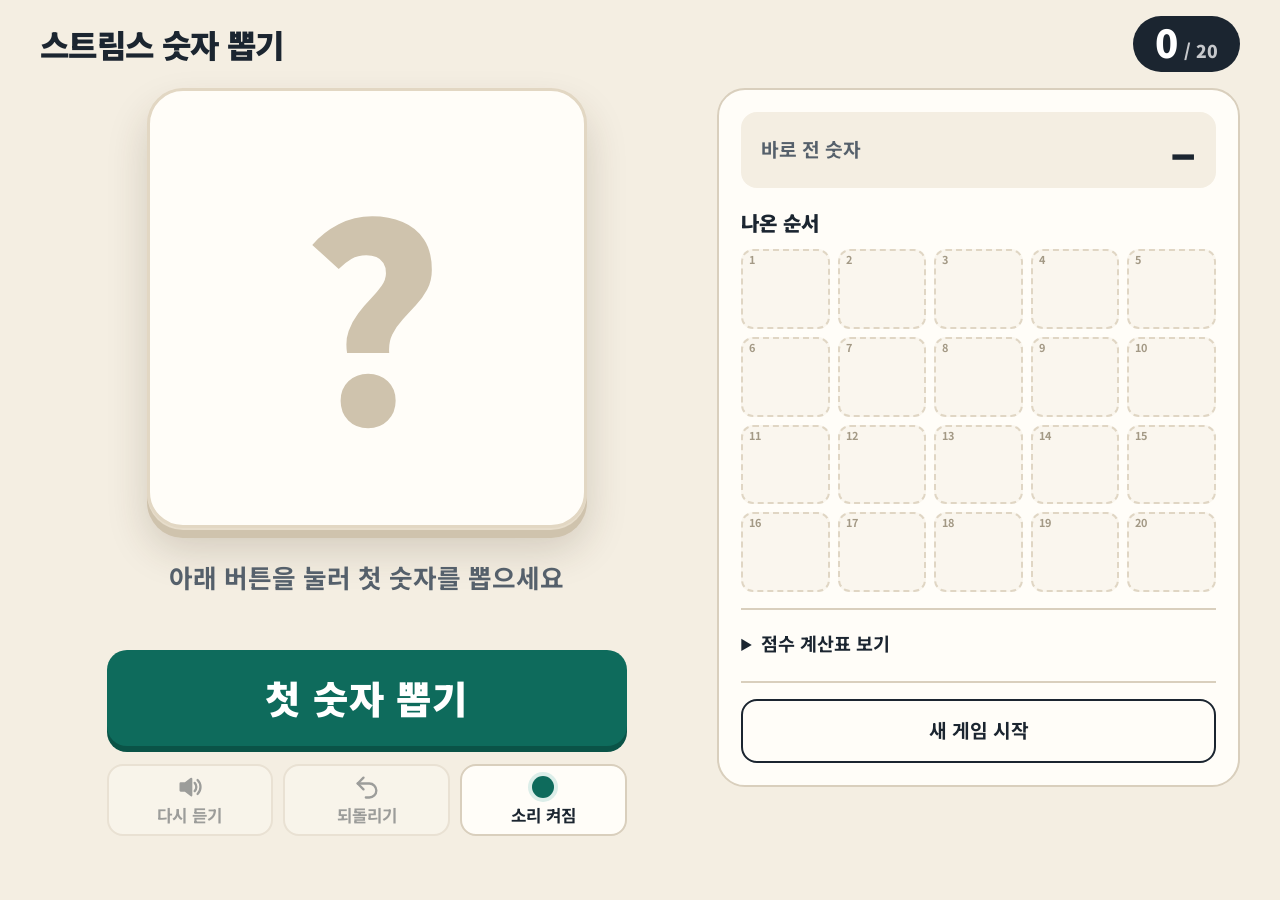
==== index.html @ f2a57658 "스트림스 숫자 뽑기 웹앱 시니어용 큰 글씨·음성 안내 숫자 타일 뽑기 정적 사이트  Co-Authored-By: Claude Opus 5.5 <noreply@anthropic.co" ====
<!doctype html>
<html lang="ko">
<head>
  <meta charset="utf-8">
  <meta name="viewport" content="width=device-width, initial-scale=1, viewport-fit=cover">
  <title>스트림스 숫자 뽑기</title>
  <meta name="description" content="스트림스 보드게임 숫자 타일을 대신 뽑아주는 큰 글씨 웹앱">
  <meta name="theme-color" content="#F4EEE2">
  <link rel="icon" href="favicon.svg" type="image/svg+xml">
  <link rel="preconnect" href="https://fonts.googleapis.com">
  <link rel="preconnect" href="https://fonts.gstatic.com" crossorigin>
  <link href="https://fonts.googleapis.com/css2?family=Noto+Sans+KR:wght@500;700;900&display=swap" rel="stylesheet">
  <link rel="stylesheet" href="style.css">
</head>
<body>
  <header class="top">
    <h1>스트림스 숫자 뽑기</h1>
    <div class="round" aria-label="진행 상황">
      <span id="roundNow">0</span><span class="round-of">/ 20</span>
    </div>
  </header>

  <main class="stage">
    <section class="draw" aria-label="숫자 뽑기">
      <div id="tile" class="tile is-empty" role="status" aria-live="assertive">
        <span id="tileValue">?</span>
      </div>
      <p id="caption" class="caption">아래 버튼을 눌러 첫 숫자를 뽑으세요</p>

      <button id="drawBtn" class="btn-draw" type="button">숫자 뽑기</button>

      <div class="tools">
        <button id="speakBtn" class="btn-tool" type="button">
          <svg viewBox="0 0 24 24" aria-hidden="true"><path d="M4 9v6h4l5 4V5L8 9H4z"/><path d="M16 8.5a5 5 0 0 1 0 7M18.5 6a8.5 8.5 0 0 1 0 12" fill="none"/></svg>
          다시 듣기
        </button>
        <button id="undoBtn" class="btn-tool" type="button">
          <svg viewBox="0 0 24 24" aria-hidden="true"><path d="M9 14 4 9l5-5" fill="none"/><path d="M4 9h10a6 6 0 0 1 0 12h-3" fill="none"/></svg>
          되돌리기
        </button>
        <button id="voiceBtn" class="btn-tool" type="button" aria-pressed="true">
          <span class="dot" aria-hidden="true"></span>
          <span id="voiceLabel">소리 켜짐</span>
        </button>
      </div>
    </section>

    <aside class="side" aria-label="뽑은 숫자 기록">
      <div class="prev">
        <span class="prev-label">바로 전 숫자</span>
        <strong id="prevValue" class="prev-value">–</strong>
      </div>

      <h2>나온 순서</h2>
      <ol id="slots" class="slots"></ol>

      <details class="score">
        <summary>점수 계산표 보기</summary>
        <table>
          <thead><tr><th>이어진 칸</th><th>점수</th><th>이어진 칸</th><th>점수</th></tr></thead>
          <tbody id="scoreBody"></tbody>
        </table>
      </details>

      <div class="new-game">
        <button id="newBtn" class="btn-new" type="button">새 게임 시작</button>
        <div id="confirmNew" class="confirm" hidden>
          <p>지금 게임을 지우고 새로 시작할까요?</p>
          <div class="confirm-row">
            <button id="confirmYes" class="btn-yes" type="button">네, 새로 시작</button>
            <button id="confirmNo" class="btn-no" type="button">아니요</button>
          </div>
        </div>
      </div>
    </aside>
  </main>

  <script src="app.js"></script>
</body>
</html>
---- style.css ----
:root {
  --bg: #F4EEE2;
  --panel: #FFFDF8;
  --ink: #1B2530;
  --ink-soft: #55606B;
  --line: #D9CFBD;
  --accent: #0E6B5C;
  --accent-press: #0A5347;
  --accent-soft: #DCEEE9;
  --joker: #C98A12;
  --danger: #B3372B;
  --tile-shadow: 0 2px 0 #E7DDCB, 0 10px 0 #CFC3AD, 0 22px 40px rgba(60, 45, 20, .18);
  --radius: 20px;
  color-scheme: light;
}

* { box-sizing: border-box; }

html { -webkit-text-size-adjust: 100%; }

body {
  margin: 0;
  min-height: 100vh;
  min-height: 100dvh;
  background: var(--bg);
  color: var(--ink);
  font-family: "Noto Sans KR", "Apple SD Gothic Neo", "Malgun Gothic", system-ui, sans-serif;
  font-size: 20px;
  line-height: 1.45;
  padding: max(16px, env(safe-area-inset-top)) max(16px, env(safe-area-inset-right))
           max(20px, env(safe-area-inset-bottom)) max(16px, env(safe-area-inset-left));
  -webkit-tap-highlight-color: transparent;
}

button {
  font: inherit;
  color: inherit;
  cursor: pointer;
  touch-action: manipulation;
}

button:focus-visible,
summary:focus-visible {
  outline: 4px solid #F2B705;
  outline-offset: 3px;
}

/* ---------- 상단 ---------- */
.top {
  max-width: 1200px;
  margin: 0 auto 16px;
  display: flex;
  align-items: center;
  justify-content: space-between;
  gap: 12px;
}

.top h1 {
  margin: 0;
  font-size: clamp(1.4rem, 3.2vw, 2rem);
  font-weight: 900;
  letter-spacing: -0.02em;
}

.round {
  display: flex;
  align-items: baseline;
  gap: 6px;
  background: var(--ink);
  color: #fff;
  border-radius: 999px;
  padding: 6px 22px 8px;
  font-weight: 900;
  white-space: nowrap;
}
#roundNow { font-size: clamp(1.8rem, 4vw, 2.4rem); line-height: 1; }
.round-of { font-size: 1.1rem; opacity: .75; }

/* ---------- 본문 배치 ---------- */
.stage {
  max-width: 1200px;
  margin: 0 auto;
  display: grid;
  grid-template-columns: minmax(0, 1.25fr) minmax(0, 1fr);
  gap: 24px;
  align-items: start;
}

@media (max-width: 860px) {
  .stage { grid-template-columns: 1fr; }
}

.draw {
  display: flex;
  flex-direction: column;
  align-items: center;
  gap: 18px;
}

/* ---------- 숫자 타일 ---------- */
.tile {
  width: min(100%, 440px, 52vh);
  aspect-ratio: 1;
  display: grid;
  place-items: center;
  background: var(--panel);
  border: 3px solid #E2D7C3;
  border-radius: 36px;
  box-shadow: var(--tile-shadow);
  margin-bottom: 12px;
}

#tileValue {
  font-size: clamp(7rem, min(30vw, 30vh), 17rem);
  font-weight: 900;
  line-height: 1;
  letter-spacing: -0.04em;
  font-variant-numeric: tabular-nums;
}

.tile.is-empty #tileValue { color: #CFC3AD; }
.tile.is-rolling #tileValue { color: #A9A092; }
.tile.is-joker { background: #FFF6DC; border-color: #EBCB7A; }
.tile.is-joker #tileValue { color: var(--joker); }

.tile.pop { animation: pop .45s cubic-bezier(.2, 1.4, .4, 1); }
@keyframes pop {
  0% { transform: scale(.82); }
  100% { transform: scale(1); }
}

.caption {
  margin: 0;
  min-height: 2.9em;
  text-align: center;
  font-size: clamp(1.25rem, 2.6vw, 1.6rem);
  font-weight: 700;
  color: var(--ink-soft);
}
.caption strong { color: var(--ink); }

/* ---------- 버튼 ---------- */
.btn-draw {
  width: min(100%, 520px);
  min-height: 96px;
  border: 0;
  border-radius: var(--radius);
  background: var(--accent);
  color: #fff;
  font-size: clamp(1.8rem, 4.5vw, 2.4rem);
  font-weight: 900;
  letter-spacing: 0.02em;
  box-shadow: 0 6px 0 var(--accent-press);
  transition: transform .08s, box-shadow .08s, background .2s;
}
.btn-draw:active:not(:disabled) {
  transform: translateY(5px);
  box-shadow: 0 1px 0 var(--accent-press);
}
.btn-draw:disabled {
  background: #9FB5AF;
  box-shadow: 0 6px 0 #86A09A;
  cursor: default;
}
.btn-draw.is-finished {
  background: var(--ink);
  box-shadow: 0 6px 0 #000;
}

.tools {
  width: min(100%, 520px);
  display: grid;
  grid-template-columns: repeat(3, 1fr);
  gap: 10px;
}

.btn-tool {
  min-height: 72px;
  display: flex;
  flex-direction: column;
  align-items: center;
  justify-content: center;
  gap: 2px;
  background: var(--panel);
  border: 2px solid var(--line);
  border-radius: 16px;
  font-size: 1.05rem;
  font-weight: 700;
  padding: 6px 4px;
}
.btn-tool:active:not(:disabled) { background: #EFE7D7; }
.btn-tool:disabled { opacity: .4; cursor: default; }
.btn-tool svg {
  width: 28px;
  height: 28px;
  fill: currentColor;
  stroke: currentColor;
  stroke-width: 2;
  stroke-linecap: round;
  stroke-linejoin: round;
}
.btn-tool .dot {
  width: 22px;
  height: 22px;
  margin: 3px 0;
  border-radius: 50%;
  background: var(--accent);
  box-shadow: 0 0 0 4px var(--accent-soft);
}
.btn-tool[aria-pressed="false"] .dot {
  background: #B5ADA0;
  box-shadow: 0 0 0 4px #ECE6DA;
}

/* ---------- 오른쪽 기록 ---------- */
.side {
  background: var(--panel);
  border: 2px solid var(--line);
  border-radius: 28px;
  padding: 22px;
  display: flex;
  flex-direction: column;
  gap: 16px;
}

.prev {
  display: flex;
  align-items: center;
  justify-content: space-between;
  background: var(--bg);
  border-radius: 16px;
  padding: 12px 20px;
}
.prev-label { font-size: 1.2rem; font-weight: 700; color: var(--ink-soft); }
.prev-value { font-size: 3rem; font-weight: 900; line-height: 1.1; }
.prev-value.is-joker { color: var(--joker); }

.side h2 {
  margin: 4px 0 -4px;
  font-size: 1.25rem;
  font-weight: 900;
}

.slots {
  list-style: none;
  margin: 0;
  padding: 0;
  display: grid;
  grid-template-columns: repeat(5, 1fr);
  gap: 8px;
}

.slots li {
  position: relative;
  aspect-ratio: 1 / 0.9;
  padding-top: 12px;
  display: grid;
  place-items: center;
  border-radius: 12px;
  background: #FAF6EE;
  border: 2px dashed #E0D6C4;
  font-size: clamp(1.5rem, 3.4vw, 2rem);
  font-weight: 900;
  font-variant-numeric: tabular-nums;
}
.slots li::before {
  content: attr(data-order);
  position: absolute;
  top: 2px;
  left: 6px;
  font-size: .68rem;
  line-height: 1.2;
  font-weight: 700;
  color: #A39985;
}
.slots li.is-filled {
  background: #fff;
  border: 2px solid #D5CAB5;
}
.slots li.is-joker { color: var(--joker); }
.slots li.is-latest {
  background: var(--accent);
  border-color: var(--accent);
  color: #fff;
}
.slots li.is-latest::before { color: rgba(255, 255, 255, .8); }

/* ---------- 점수표 ---------- */
.score {
  border-top: 2px solid var(--line);
  padding-top: 12px;
}
.score summary {
  font-size: 1.15rem;
  font-weight: 700;
  cursor: pointer;
  padding: 8px 0;
  list-style-position: inside;
}
.score table {
  width: 100%;
  border-collapse: collapse;
  margin-top: 8px;
  font-size: 1.05rem;
  text-align: center;
  font-variant-numeric: tabular-nums;
}
.score th {
  font-size: .9rem;
  color: var(--ink-soft);
  font-weight: 700;
  padding: 4px;
}
.score td { padding: 5px 4px; border-top: 1px solid #EEE6D8; }
.score td:nth-child(2n) { font-weight: 900; }
.score td:nth-child(3) { border-left: 2px solid var(--line); }

/* ---------- 새 게임 ---------- */
.new-game { border-top: 2px solid var(--line); padding-top: 16px; }

.btn-new {
  width: 100%;
  min-height: 64px;
  background: transparent;
  border: 2px solid var(--ink);
  border-radius: 16px;
  font-size: 1.2rem;
  font-weight: 700;
}
.btn-new:active { background: #EFE7D7; }

.confirm {
  background: #FDECEA;
  border: 2px solid #EDB8B1;
  border-radius: 16px;
  padding: 16px;
}
.confirm p { margin: 0 0 12px; font-weight: 700; font-size: 1.15rem; }
.confirm-row { display: grid; grid-template-columns: 1fr 1fr; gap: 10px; }
.btn-yes, .btn-no {
  min-height: 64px;
  border-radius: 14px;
  font-size: 1.1rem;
  font-weight: 700;
}
.btn-yes { background: var(--danger); color: #fff; border: 0; }
.btn-no { background: #fff; border: 2px solid var(--line); }

@media (prefers-reduced-motion: reduce) {
  .tile.pop { animation: none; }
  .btn-draw { transition: none; }
}
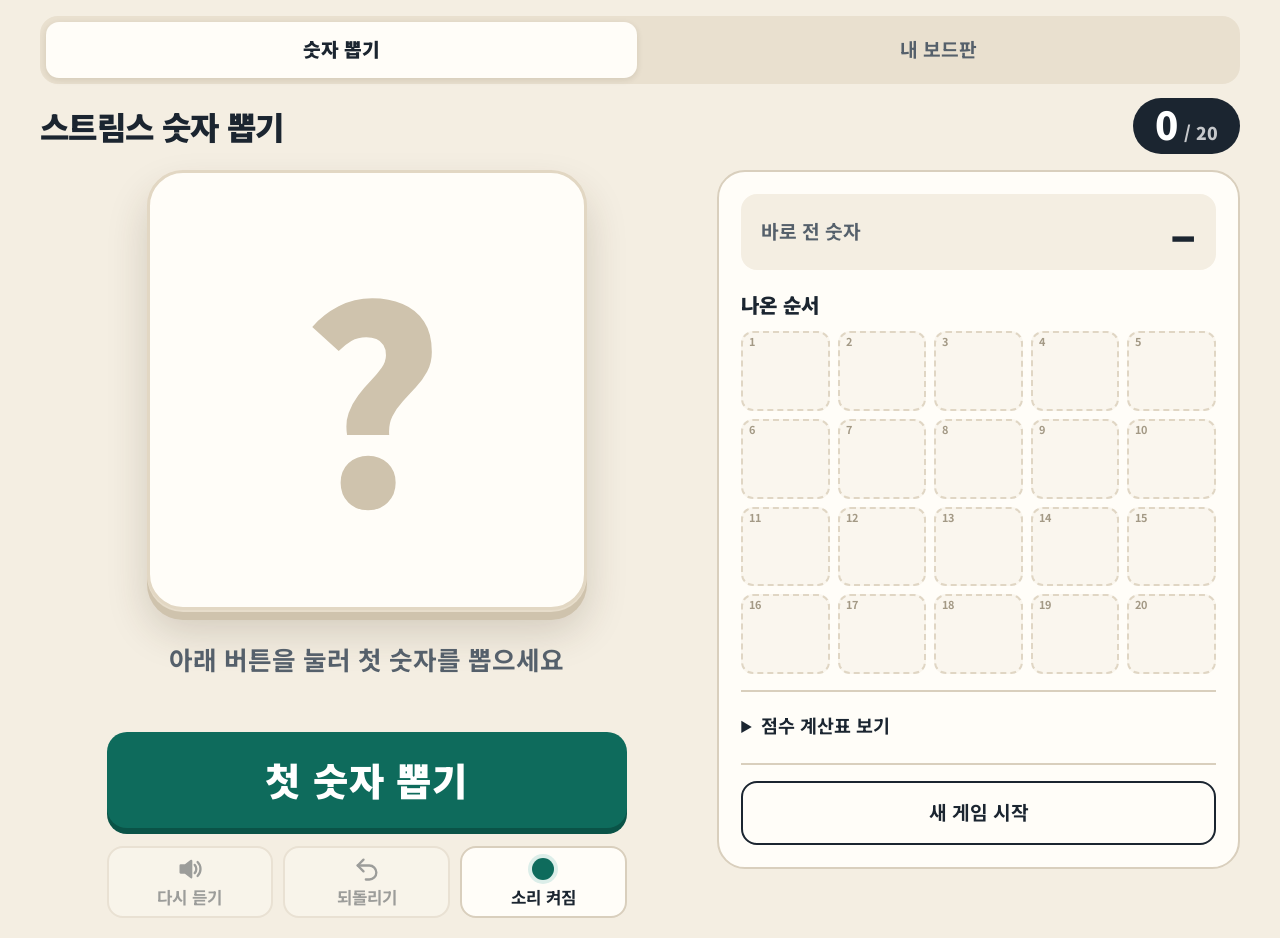
==== commit c5e1a8b0: "보드판 화면 추가, 숫자 두 번 읽기 사이에 쉬는 시간 추가 - 물줄기 모양 20칸 보드판: 칸에 숫자 넣기, 이어진 물줄기 점수 자동 계산, 인쇄 - 숫자 뽑기와 보드판을 오가는" ====
--- a/index.html
+++ b/index.html
@@ -13,6 +13,11 @@
   <link rel="stylesheet" href="style.css">
 </head>
 <body>
+  <nav class="tabs" aria-label="화면 이동">
+    <a href="./" aria-current="page">숫자 뽑기</a>
+    <a href="board.html">내 보드판</a>
+  </nav>
+
   <header class="top">
     <h1>스트림스 숫자 뽑기</h1>
     <div class="round" aria-label="진행 상황">
--- a/style.css
+++ b/style.css
@@ -45,6 +45,36 @@
   outline-offset: 3px;
 }
 
+/* ---------- 화면 이동 탭 ---------- */
+.tabs {
+  max-width: 1200px;
+  margin: 0 auto 14px;
+  display: grid;
+  grid-template-columns: 1fr 1fr;
+  gap: 6px;
+  padding: 6px;
+  background: #E9E0CF;
+  border-radius: 18px;
+}
+.tabs a {
+  display: flex;
+  align-items: center;
+  justify-content: center;
+  min-height: 56px;
+  border-radius: 13px;
+  color: var(--ink-soft);
+  font-size: 1.2rem;
+  font-weight: 700;
+  text-decoration: none;
+}
+.tabs a[aria-current="page"] {
+  background: var(--panel);
+  color: var(--ink);
+  font-weight: 900;
+  box-shadow: 0 2px 6px rgba(60, 45, 20, .12);
+}
+.tabs a:focus-visible { outline: 4px solid #F2B705; outline-offset: 2px; }
+
 /* ---------- 상단 ---------- */
 .top {
   max-width: 1200px;
